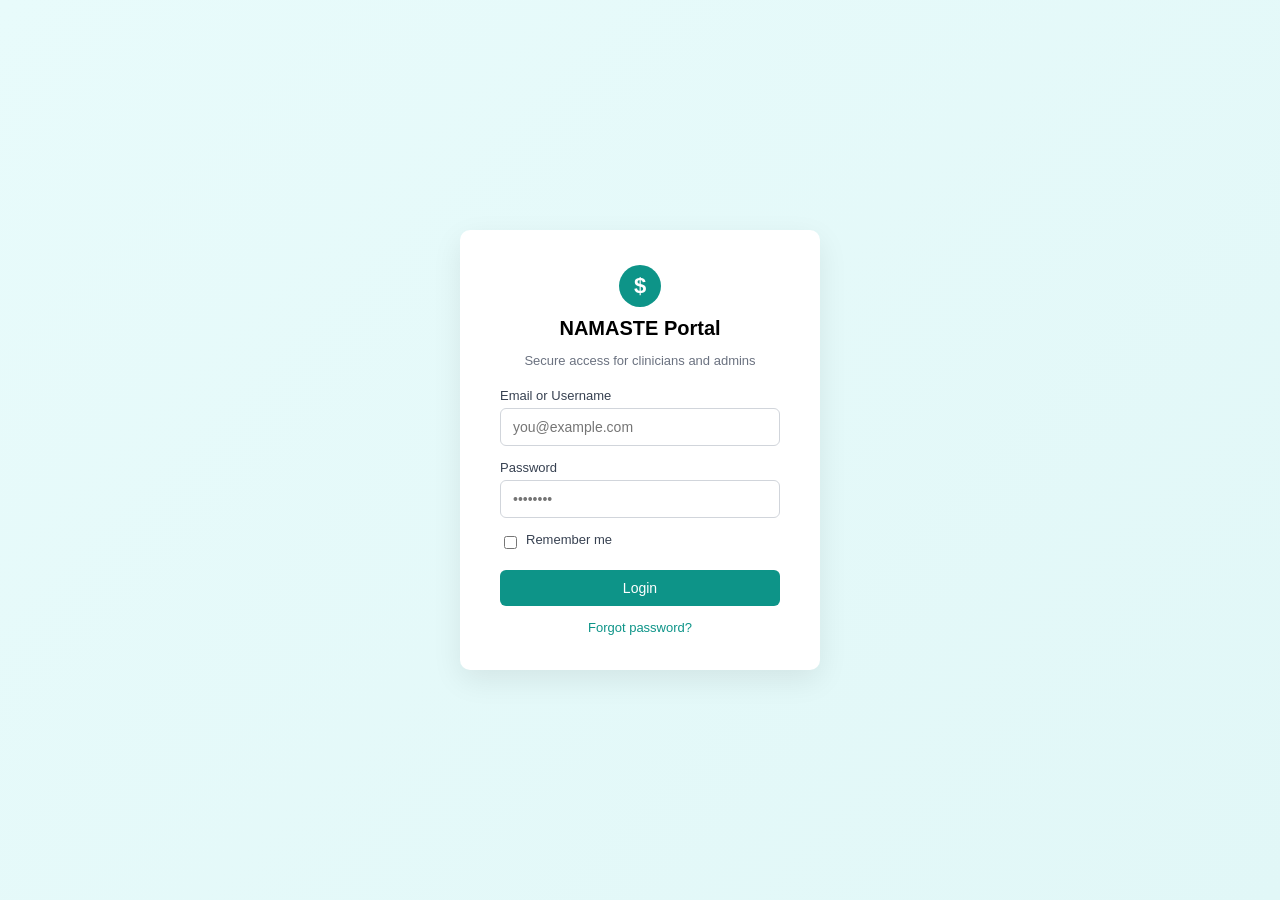
==== frontend/index.html @ c10ffdd2 "Add initial frontend files for NAMASTE Portal including appointment booking, doctor search, and user" ====
<!DOCTYPE html>
<html lang="en">
<head>
  <meta charset="UTF-8" />
  <title>NAMASTE Portal</title>
  <link rel="stylesheet" href="css/login.css">
</head>
<body>

  <div class="container">
    <div class="login-card">

      <div class="logo">$</div>

      <h2>NAMASTE Portal</h2>
      <p class="subtitle">Secure access for clinicians and admins</p>

      <label>Email or Username</label>
      <input type="text" placeholder="you@example.com" id="email">

      <label>Password</label>
      <input type="password" placeholder="••••••••" id="password">

      <div class="remember">
        <input type="checkbox" id="remember">
        <label for="remember">Remember me</label>
      </div>

      <button onclick="login()">Login</button>

      <a href="#" class="forgot">Forgot password?</a>

    </div>
  </div>

 <script src="js/config.js"></script>
 <script src="js/auth.js"></script>
</body>
</html>
---- frontend/css/login.css ----
* {
  box-sizing: border-box;
  font-family: "Segoe UI", Arial, sans-serif;
}

body {
  margin: 0;
  height: 100vh;
  background: linear-gradient(135deg, #e8fbfb, #e1f7f7);
  display: flex;
  justify-content: center;
  align-items: center;
}

.container {
  width: 100%;
  display: flex;
  justify-content: center;
}

.login-card {
  background: #ffffff;
  padding: 35px 40px;
  width: 360px;
  border-radius: 10px;
  text-align: center;
  box-shadow: 0 10px 30px rgba(0,0,0,0.08);
}

.logo {
  width: 42px;
  height: 42px;
  margin: 0 auto 10px;
  border-radius: 50%;
  background: #0d9488;
  color: white;
  font-weight: bold;
  font-size: 22px;
  display: flex;
  align-items: center;
  justify-content: center;
}

h2 {
  margin: 10px 0 4px;
  font-size: 20px;
  font-weight: 600;
}

.subtitle {
  font-size: 13px;
  color: #6b7280;
  margin-bottom: 20px;
}

label {
  display: block;
  text-align: left;
  font-size: 13px;
  color: #374151;
  margin-bottom: 5px;
}

input[type="text"],
input[type="password"] {
  width: 100%;
  padding: 10px 12px;
  margin-bottom: 14px;
  border: 1px solid #d1d5db;
  border-radius: 6px;
  font-size: 14px;
}

input:focus {
  outline: none;
  border-color: #0d9488;
}

.remember {
  display: flex;
  align-items: center;
  gap: 6px;
  font-size: 13px;
  color: #374151;
  margin-bottom: 18px;
}

button {
  width: 100%;
  background: #0d9488;
  color: white;
  border: none;
  padding: 10px;
  font-size: 14px;
  border-radius: 6px;
  cursor: pointer;
  transition: background 0.2s;
}

button:hover {
  background: #0f766e;
}

.forgot {
  display: block;
  margin-top: 14px;
  font-size: 13px;
  color: #0d9488;
  text-decoration: none;
}

.forgot:hover {
  text-decoration: underline;
}
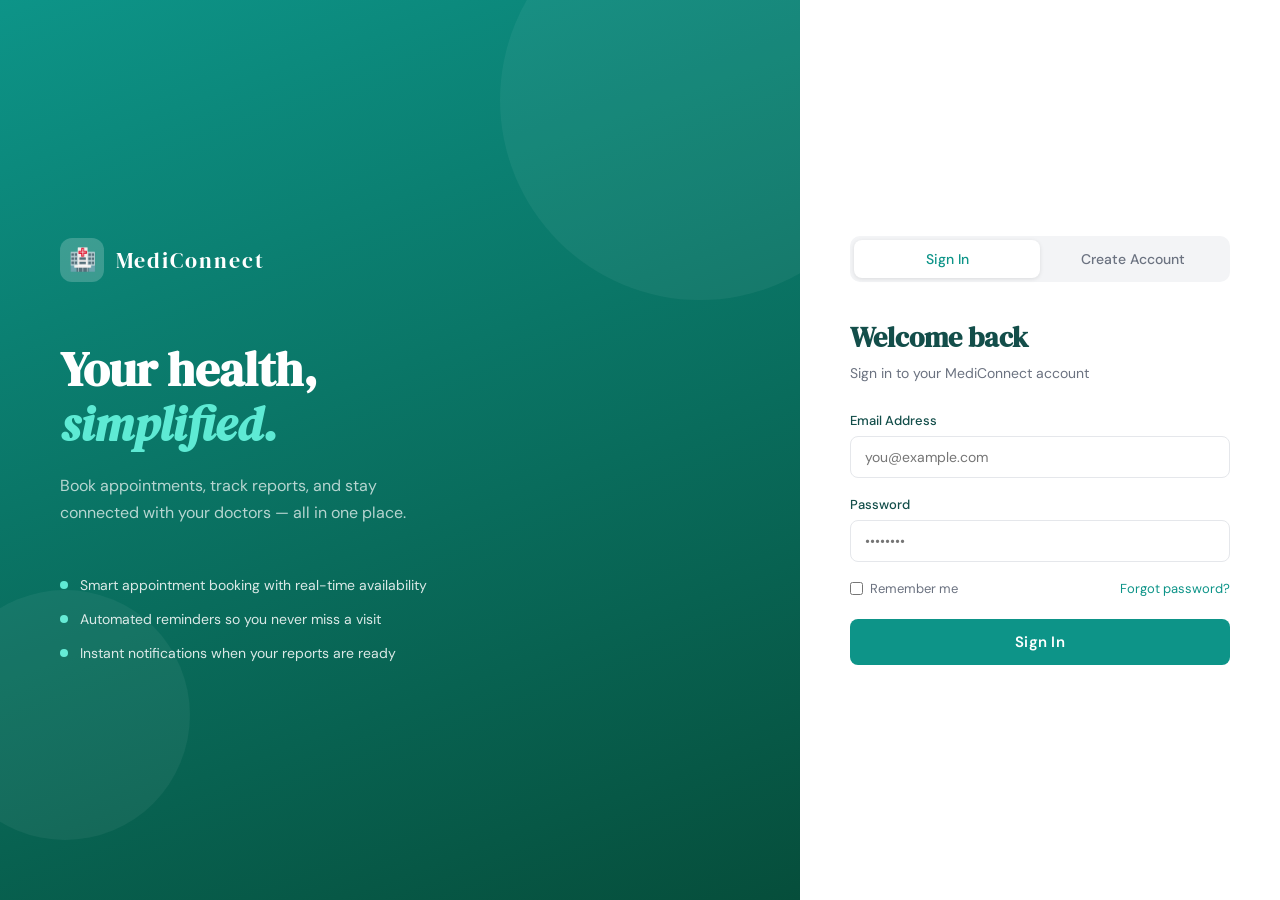
==== commit 8f1edf26: "Improved UI Connected to backened" ====
--- a/frontend/index.html
+++ b/frontend/index.html
@@ -2,38 +2,91 @@
 <html lang="en">
 <head>
   <meta charset="UTF-8" />
-  <title>NAMASTE Portal</title>
+  <meta name="viewport" content="width=device-width, initial-scale=1.0">
+  <title>MediConnect Portal — Sign In</title>
   <link rel="stylesheet" href="css/login.css">
 </head>
 <body>
 
-  <div class="container">
-    <div class="login-card">
-
-      <div class="logo">$</div>
-
-      <h2>NAMASTE Portal</h2>
-      <p class="subtitle">Secure access for clinicians and admins</p>
-
-      <label>Email or Username</label>
-      <input type="text" placeholder="you@example.com" id="email">
-
-      <label>Password</label>
-      <input type="password" placeholder="••••••••" id="password">
-
-      <div class="remember">
-        <input type="checkbox" id="remember">
-        <label for="remember">Remember me</label>
-      </div>
-
-      <button onclick="login()">Login</button>
-
-      <a href="#" class="forgot">Forgot password?</a>
-
+  <!-- ── Left Panel ── -->
+  <div class="left-panel">
+    <div class="brand">
+      <div class="brand-icon">🏥</div>
+      <span class="brand-name">MediConnect</span>
+    </div>
+    <h1 class="left-headline">Your health,<br><em>simplified.</em></h1>
+    <p class="left-sub">Book appointments, track reports, and stay connected with your doctors — all in one place.</p>
+    <div class="features">
+      <div class="feature"><div class="feature-dot"></div>Smart appointment booking with real-time availability</div>
+      <div class="feature"><div class="feature-dot"></div>Automated reminders so you never miss a visit</div>
+      <div class="feature"><div class="feature-dot"></div>Instant notifications when your reports are ready</div>
     </div>
   </div>
 
- <script src="js/config.js"></script>
- <script src="js/auth.js"></script>
+  <!-- ── Right Panel ── -->
+  <div class="right-panel">
+
+    <div class="tab-switcher">
+      <button class="tab-btn active" onclick="switchTab('login')">Sign In</button>
+      <button class="tab-btn" onclick="switchTab('register')">Create Account</button>
+    </div>
+
+    <!-- Login Form -->
+    <div class="form-panel active" id="loginPanel">
+      <h2 class="form-title">Welcome back</h2>
+      <p class="form-sub">Sign in to your MediConnect account</p>
+      <div class="msg" id="loginMsg"></div>
+      <div class="form-group">
+        <label>Email Address</label>
+        <input type="email" id="loginEmail" placeholder="you@example.com">
+      </div>
+      <div class="form-group">
+        <label>Password</label>
+        <input type="password" id="loginPassword" placeholder="••••••••">
+      </div>
+      <div class="remember-row">
+        <label><input type="checkbox"> Remember me</label>
+        <a href="#" class="forgot">Forgot password?</a>
+      </div>
+      <button class="submit-btn" id="loginBtn" onclick="login()">Sign In</button>
+    </div>
+
+    <!-- Register Form -->
+    <div class="form-panel" id="registerPanel">
+      <h2 class="form-title">Create account</h2>
+      <p class="form-sub">Join MediConnect to manage your health</p>
+      <div class="msg" id="registerMsg"></div>
+      <div class="form-row">
+        <div class="form-group">
+          <label>Full Name</label>
+          <input type="text" id="regName" placeholder="Sarthak Singh">
+        </div>
+        <div class="form-group">
+          <label>Phone</label>
+          <input type="text" id="regPhone" placeholder="+91 98765 43210">
+        </div>
+      </div>
+      <div class="form-group">
+        <label>Email Address</label>
+        <input type="email" id="regEmail" placeholder="you@example.com">
+      </div>
+      <div class="form-group">
+        <label>Password</label>
+        <input type="password" id="regPassword" placeholder="Min. 8 characters">
+      </div>
+      <div class="form-group">
+        <label>I am a</label>
+        <select id="regRole">
+          <option value="PATIENT">Patient</option>
+          <option value="DOCTOR">Doctor</option>
+        </select>
+      </div>
+      <button class="submit-btn" id="registerBtn" onclick="register()">Create Account</button>
+    </div>
+
+  </div>
+
+  <script src="js/config.js"></script>
+  <script src="js/auth.js"></script>
 </body>
 </html>
--- a/frontend/css/login.css
+++ b/frontend/css/login.css
@@ -1,114 +1,292 @@
-* {
-  box-sizing: border-box;
-  font-family: "Segoe UI", Arial, sans-serif;
-}
+@import url('https://fonts.googleapis.com/css2?family=DM+Serif+Display:ital@0;1&family=DM+Sans:wght@300;400;500;600&display=swap');
+
+:root {
+  --teal: #0d9488;
+  --teal-dark: #0f766e;
+  --teal-mid: #5eead4;
+  --white: #ffffff;
+  --text: #134e4a;
+  --muted: #6b7280;
+}
+
+* { box-sizing: border-box; margin: 0; padding: 0; }
 
 body {
-  margin: 0;
-  height: 100vh;
-  background: linear-gradient(135deg, #e8fbfb, #e1f7f7);
-  display: flex;
+  font-family: 'DM Sans', sans-serif;
+  min-height: 100vh;
+  display: flex;
+  overflow: hidden;
+}
+
+/* ── Left Panel ── */
+.left-panel {
+  flex: 1;
+  background: linear-gradient(160deg, #0d9488 0%, #064e3b 100%);
+  display: flex;
+  flex-direction: column;
   justify-content: center;
-  align-items: center;
-}
-
-.container {
+  padding: 60px;
+  position: relative;
+  overflow: hidden;
+}
+
+.left-panel::before {
+  content: '';
+  position: absolute;
+  width: 400px; height: 400px;
+  border-radius: 50%;
+  background: rgba(255,255,255,0.05);
+  top: -100px; right: -100px;
+}
+
+.left-panel::after {
+  content: '';
+  position: absolute;
+  width: 250px; height: 250px;
+  border-radius: 50%;
+  background: rgba(255,255,255,0.05);
+  bottom: 60px; left: -60px;
+}
+
+.brand {
+  display: flex;
+  align-items: center;
+  gap: 12px;
+  margin-bottom: 60px;
+}
+
+.brand-icon {
+  width: 44px; height: 44px;
+  background: rgba(255,255,255,0.2);
+  border-radius: 12px;
+  display: flex; align-items: center; justify-content: center;
+  font-size: 22px;
+}
+
+.brand-name {
+  font-family: 'DM Serif Display', serif;
+  font-size: 22px;
+  color: white;
+  letter-spacing: 2px;
+}
+
+.left-headline {
+  font-family: 'DM Serif Display', serif;
+  font-size: 48px;
+  color: white;
+  line-height: 1.15;
+  margin-bottom: 20px;
+}
+
+.left-headline em {
+  font-style: italic;
+  color: var(--teal-mid);
+}
+
+.left-sub {
+  font-size: 16px;
+  color: rgba(255,255,255,0.7);
+  line-height: 1.7;
+  max-width: 360px;
+}
+
+.features {
+  margin-top: 50px;
+  display: flex;
+  flex-direction: column;
+  gap: 16px;
+}
+
+.feature {
+  display: flex;
+  align-items: center;
+  gap: 12px;
+  color: rgba(255,255,255,0.85);
+  font-size: 14px;
+}
+
+.feature-dot {
+  width: 8px; height: 8px;
+  border-radius: 50%;
+  background: var(--teal-mid);
+  flex-shrink: 0;
+}
+
+/* ── Right Panel ── */
+.right-panel {
+  width: 480px;
+  background: var(--white);
+  display: flex;
+  flex-direction: column;
+  justify-content: center;
+  padding: 60px 50px;
+  animation: slideIn 0.4s ease;
+}
+
+@keyframes slideIn {
+  from { opacity: 0; transform: translateX(20px); }
+  to { opacity: 1; transform: translateX(0); }
+}
+
+/* ── Tab Switcher ── */
+.tab-switcher {
+  display: flex;
+  background: #f3f4f6;
+  border-radius: 10px;
+  padding: 4px;
+  margin-bottom: 36px;
+}
+
+.tab-btn {
+  flex: 1;
+  padding: 10px;
+  border: none;
+  background: transparent;
+  border-radius: 8px;
+  font-family: 'DM Sans', sans-serif;
+  font-size: 14px;
+  font-weight: 500;
+  color: var(--muted);
+  cursor: pointer;
+  transition: all 0.2s;
+}
+
+.tab-btn.active {
+  background: var(--white);
+  color: var(--teal);
+  box-shadow: 0 1px 4px rgba(0,0,0,0.1);
+}
+
+/* ── Form ── */
+.form-title {
+  font-family: 'DM Serif Display', serif;
+  font-size: 28px;
+  color: var(--text);
+  margin-bottom: 8px;
+}
+
+.form-sub {
+  font-size: 14px;
+  color: var(--muted);
+  margin-bottom: 30px;
+}
+
+.form-panel { display: none; }
+.form-panel.active { display: block; }
+
+.form-group { margin-bottom: 18px; }
+
+.form-group label {
+  display: block;
+  font-size: 13px;
+  font-weight: 500;
+  color: var(--text);
+  margin-bottom: 7px;
+}
+
+.form-group input,
+.form-group select {
   width: 100%;
-  display: flex;
-  justify-content: center;
-}
-
-.login-card {
-  background: #ffffff;
-  padding: 35px 40px;
-  width: 360px;
-  border-radius: 10px;
-  text-align: center;
-  box-shadow: 0 10px 30px rgba(0,0,0,0.08);
-}
-
-.logo {
-  width: 42px;
-  height: 42px;
-  margin: 0 auto 10px;
-  border-radius: 50%;
-  background: #0d9488;
-  color: white;
-  font-weight: bold;
-  font-size: 22px;
-  display: flex;
-  align-items: center;
-  justify-content: center;
-}
-
-h2 {
-  margin: 10px 0 4px;
-  font-size: 20px;
-  font-weight: 600;
-}
-
-.subtitle {
-  font-size: 13px;
-  color: #6b7280;
-  margin-bottom: 20px;
-}
-
-label {
-  display: block;
-  text-align: left;
-  font-size: 13px;
-  color: #374151;
-  margin-bottom: 5px;
-}
-
-input[type="text"],
-input[type="password"] {
+  padding: 11px 14px;
+  border: 1.5px solid #e5e7eb;
+  border-radius: 8px;
+  font-family: 'DM Sans', sans-serif;
+  font-size: 14px;
+  color: var(--text);
+  transition: border-color 0.2s;
+  outline: none;
+  background: white;
+}
+
+.form-group input:focus,
+.form-group select:focus { border-color: var(--teal); }
+
+.form-row {
+  display: grid;
+  grid-template-columns: 1fr 1fr;
+  gap: 14px;
+}
+
+.remember-row {
+  display: flex;
+  justify-content: space-between;
+  align-items: center;
+  margin-bottom: 22px;
+}
+
+.remember-row label {
+  display: flex;
+  align-items: center;
+  gap: 7px;
+  font-size: 13px;
+  color: var(--muted);
+  cursor: pointer;
+}
+
+.forgot {
+  font-size: 13px;
+  color: var(--teal);
+  text-decoration: none;
+}
+
+/* ── Button ── */
+.submit-btn {
   width: 100%;
-  padding: 10px 12px;
-  margin-bottom: 14px;
-  border: 1px solid #d1d5db;
-  border-radius: 6px;
-  font-size: 14px;
-}
-
-input:focus {
-  outline: none;
-  border-color: #0d9488;
-}
-
-.remember {
-  display: flex;
-  align-items: center;
-  gap: 6px;
-  font-size: 13px;
-  color: #374151;
-  margin-bottom: 18px;
-}
-
-button {
-  width: 100%;
-  background: #0d9488;
+  padding: 13px;
+  background: var(--teal);
   color: white;
   border: none;
-  padding: 10px;
-  font-size: 14px;
-  border-radius: 6px;
+  border-radius: 8px;
+  font-family: 'DM Sans', sans-serif;
+  font-size: 15px;
+  font-weight: 600;
   cursor: pointer;
   transition: background 0.2s;
-}
-
-button:hover {
-  background: #0f766e;
-}
-
-.forgot {
+  letter-spacing: 0.3px;
+}
+
+.submit-btn:hover { background: var(--teal-dark); }
+.submit-btn:disabled { background: #9ca3af; cursor: not-allowed; }
+
+/* ── Messages ── */
+.msg {
+  padding: 10px 14px;
+  border-radius: 7px;
+  font-size: 13px;
+  margin-bottom: 16px;
+  display: none;
+}
+
+.msg.error {
   display: block;
-  margin-top: 14px;
-  font-size: 13px;
-  color: #0d9488;
-  text-decoration: none;
-}
-
-.forgot:hover {
-  text-decoration: underline;
+  background: #fef2f2;
+  color: #b91c1c;
+  border: 1px solid #fecaca;
+}
+
+.msg.success {
+  display: block;
+  background: #f0fdf4;
+  color: #15803d;
+  border: 1px solid #bbf7d0;
+}
+
+/* ── Spinner ── */
+.spinner {
+  display: inline-block;
+  width: 15px; height: 15px;
+  border: 2px solid rgba(255,255,255,0.4);
+  border-top-color: white;
+  border-radius: 50%;
+  animation: spin 0.7s linear infinite;
+  margin-right: 8px;
+  vertical-align: middle;
+}
+
+@keyframes spin { to { transform: rotate(360deg); } }
+
+/* ── Responsive ── */
+@media (max-width: 768px) {
+  .left-panel { display: none; }
+  .right-panel { width: 100%; padding: 40px 24px; }
 }
